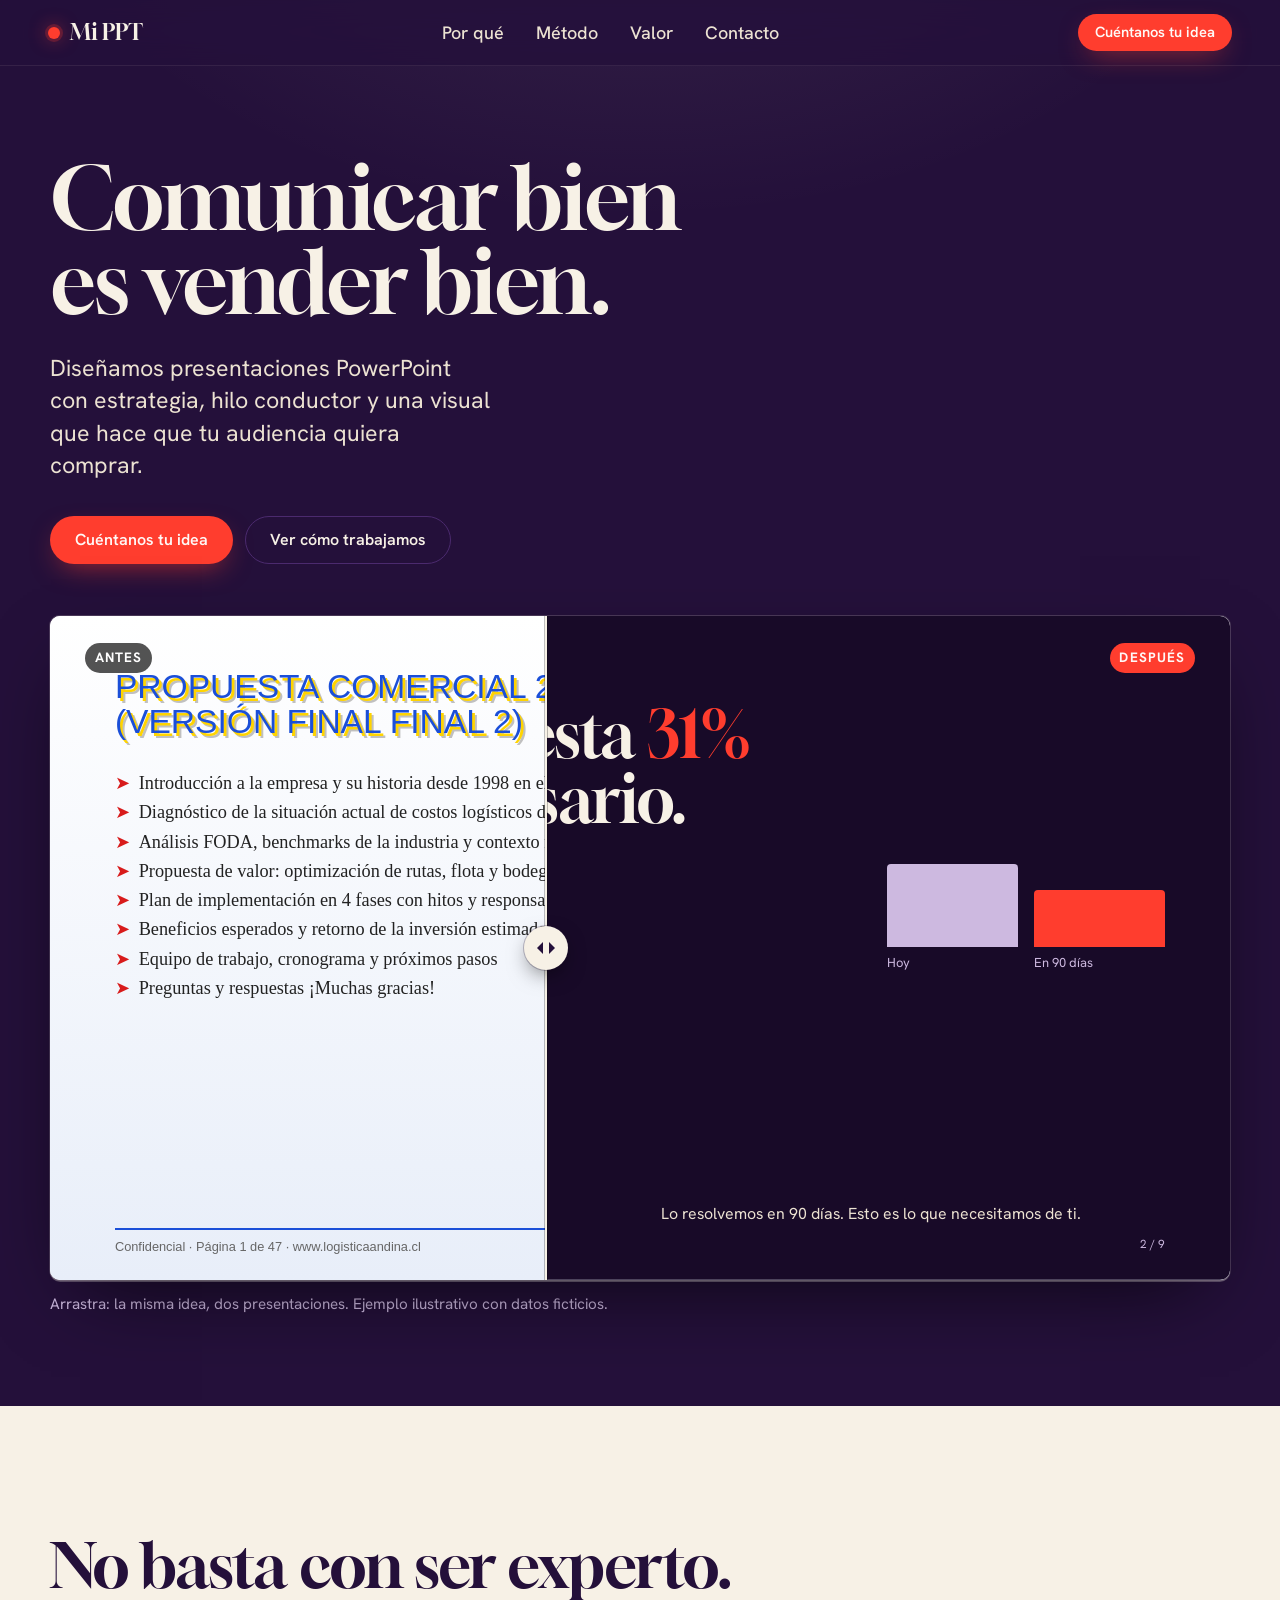
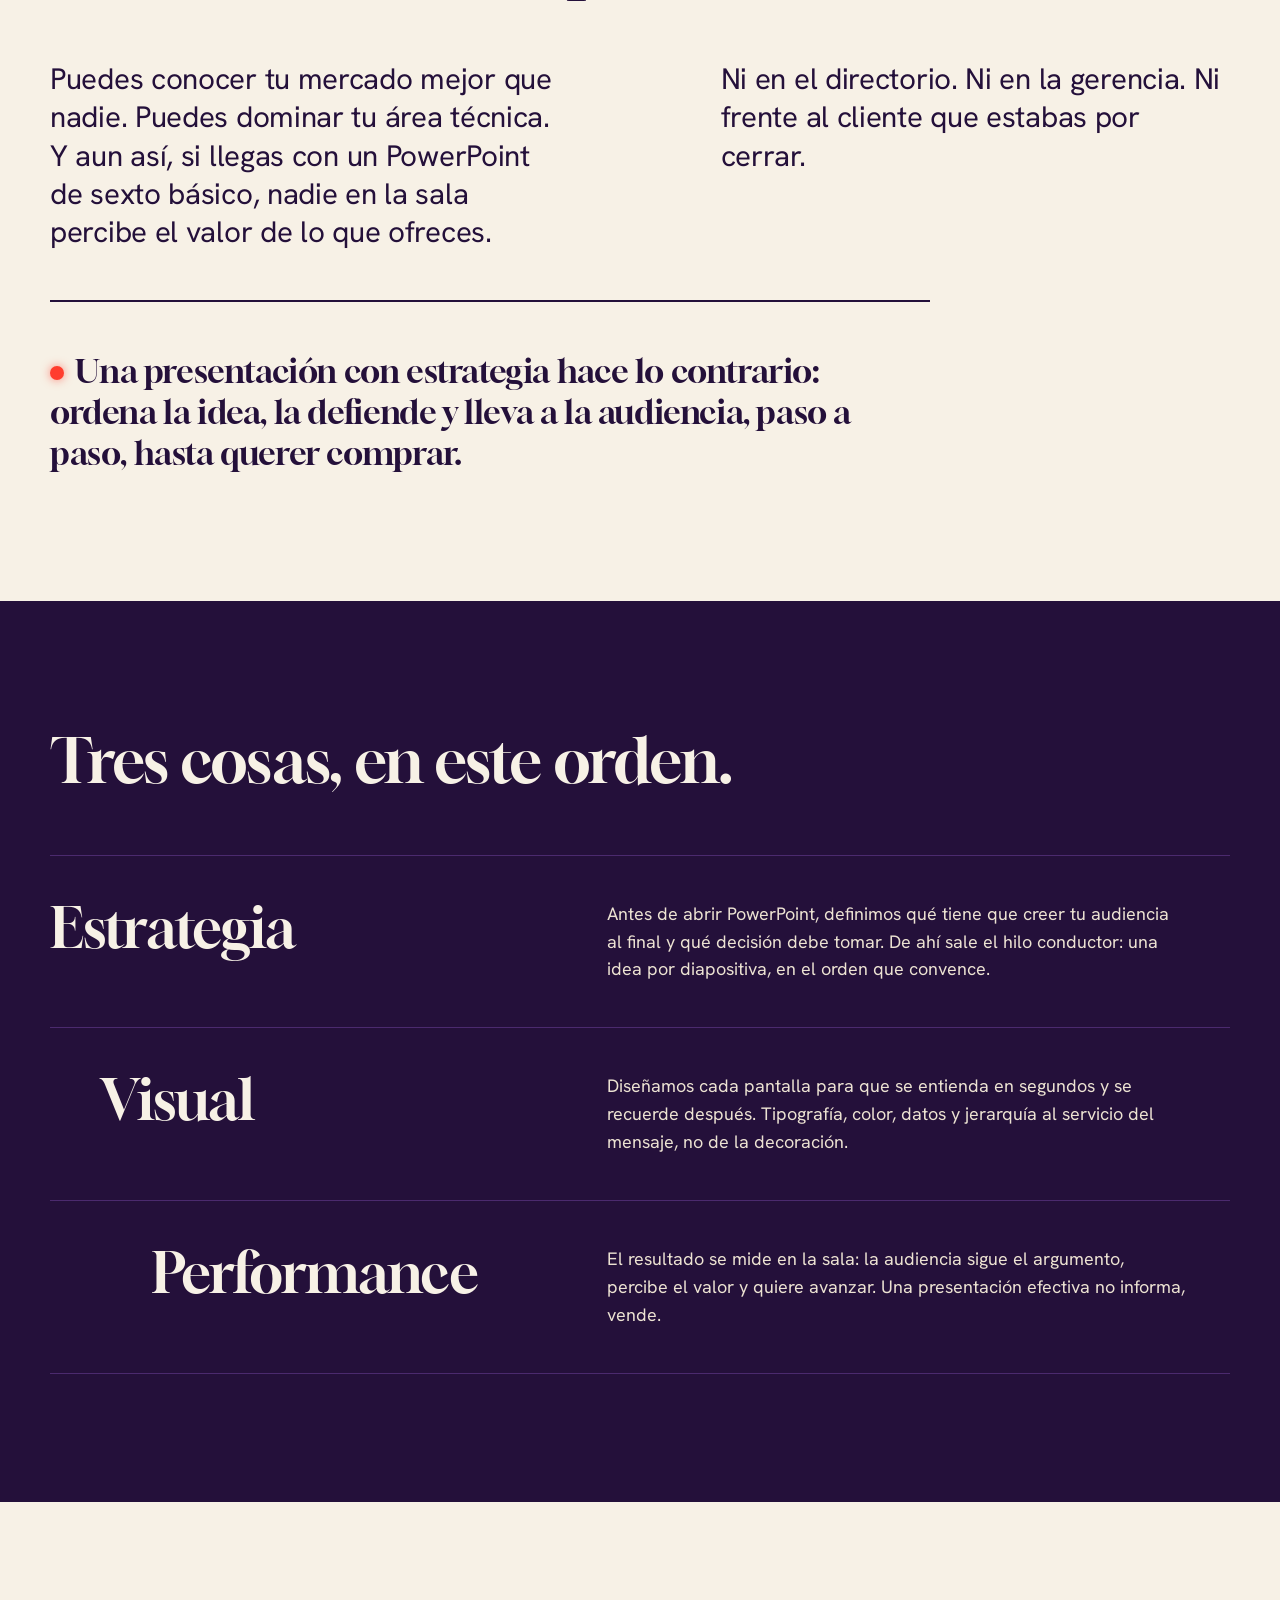
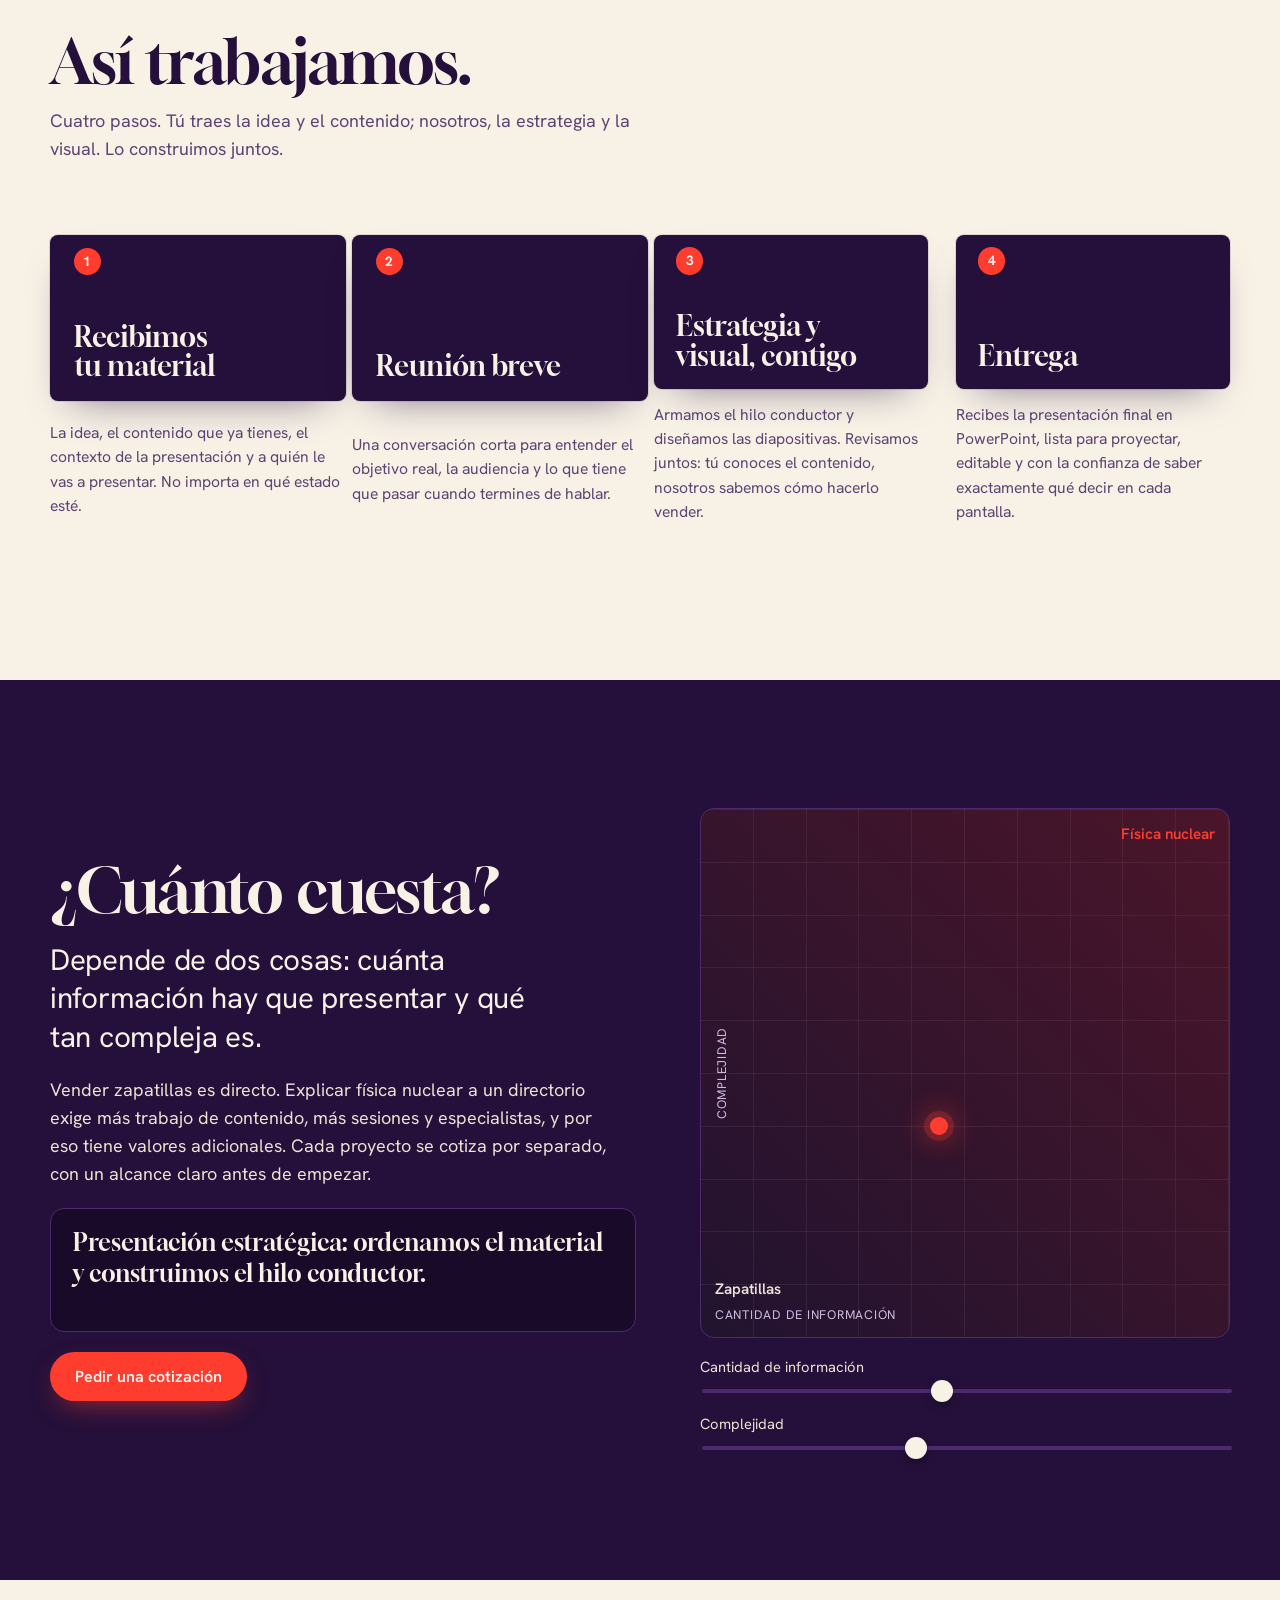
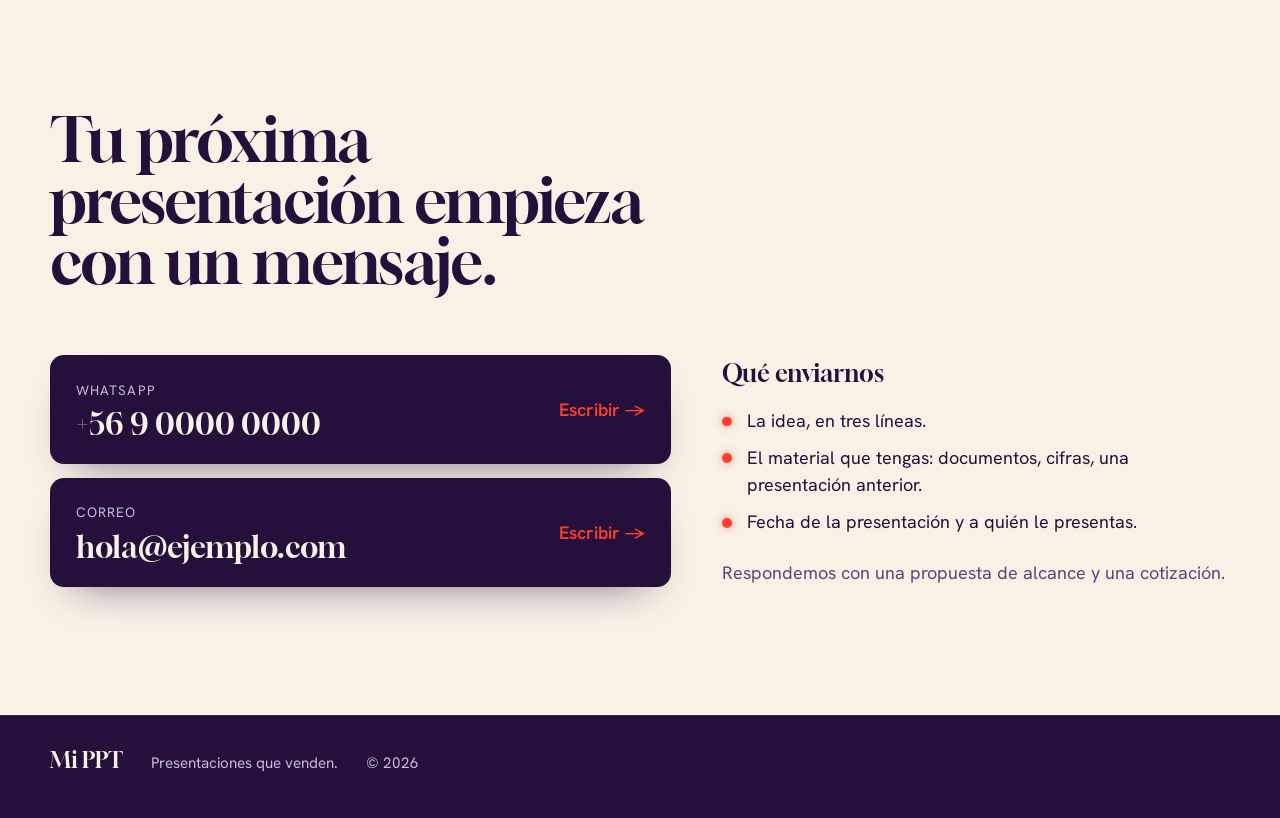
==== index.html @ d7c2668a "Sitio web de Mi PPT: landing con comparador antes/después, método, valor y contacto Co-Authored-By: " ====
<!doctype html>
<html lang="es">
<head>
  <meta charset="utf-8">
  <meta name="viewport" content="width=device-width, initial-scale=1">
  <title>Mi PPT · Comunicar bien es vender bien</title>
  <meta name="description" content="Diseñamos presentaciones PowerPoint de alta performance para empresas y ejecutivos: estrategia, hilo conductor y una visual que hace que tu audiencia quiera comprar.">
  <meta name="theme-color" content="#24103a">
  <meta property="og:title" content="Mi PPT · Comunicar bien es vender bien">
  <meta property="og:description" content="Presentaciones con estrategia y visual impactante para ejecutivos y empresas que necesitan vender una idea.">
  <meta property="og:type" content="website">
  <link rel="icon" href="data:image/svg+xml,%3Csvg xmlns='http://www.w3.org/2000/svg' viewBox='0 0 32 32'%3E%3Crect width='32' height='32' rx='6' fill='%2324103a'/%3E%3Ccircle cx='16' cy='16' r='6' fill='%23ff3d2e'/%3E%3C/svg%3E">
  <link rel="preconnect" href="https://fonts.googleapis.com">
  <link rel="preconnect" href="https://fonts.gstatic.com" crossorigin>
  <link href="https://fonts.googleapis.com/css2?family=Gloock&family=Hanken+Grotesk:ital,wght@0,300..800;1,300..800&display=swap" rel="stylesheet">
  <link rel="stylesheet" href="styles.css">
</head>
<body>

<a class="skip" href="#metodo">Saltar al contenido</a>

<header class="nav" id="top">
  <a class="brand" href="#top" aria-label="Mi PPT, inicio">
    <span class="brand-dot" aria-hidden="true"></span>
    <span class="brand-name">Mi PPT</span>
  </a>
  <nav class="nav-links" aria-label="Secciones">
    <a href="#tesis">Por qué</a>
    <a href="#metodo">Método</a>
    <a href="#valor">Valor</a>
    <a href="#contacto">Contacto</a>
  </nav>
  <a class="btn btn-small btn-laser" data-wa href="#contacto">Cuéntanos tu idea</a>
</header>

<main>

  <!-- ============ HERO: la primera pantalla es una diapositiva ============ -->
  <section class="hero" aria-labelledby="hero-title">
    <div class="hero-copy">
      <h1 id="hero-title" class="display">Comunicar bien<br>es vender bien.</h1>
      <p class="lede">Diseñamos presentaciones PowerPoint con estrategia, hilo conductor y una visual que hace que tu audiencia quiera comprar.</p>
      <div class="cta-row">
        <a class="btn btn-laser" data-wa href="#contacto">Cuéntanos tu idea</a>
        <a class="btn btn-ghost" href="#metodo">Ver cómo trabajamos</a>
      </div>
    </div>

    <figure class="screen-wrap">
      <div class="screen" id="screen" style="--split: 42%">
        <!-- ANTES: la diapositiva de siempre -->
        <div class="slide slide-before" aria-hidden="true">
          <div class="bad-title">Propuesta Comercial 2026 – Logística Andina S.A. (versión final FINAL 2)</div>
          <ul class="bad-bullets">
            <li>Introducción a la empresa y su historia desde 1998 en el rubro de transporte</li>
            <li>Diagnóstico de la situación actual de costos logísticos de la compañía</li>
            <li>Análisis FODA, benchmarks de la industria y contexto macroeconómico</li>
            <li>Propuesta de valor: optimización de rutas, flota y bodegas</li>
            <li>Plan de implementación en 4 fases con hitos y responsables</li>
            <li>Beneficios esperados y retorno de la inversión estimado</li>
            <li>Equipo de trabajo, cronograma y próximos pasos</li>
            <li>Preguntas y respuestas ¡Muchas gracias!</li>
          </ul>
          <div class="bad-pie"></div>
          <div class="bad-footer">Confidencial · Página 1 de 47 · www.logisticaandina.cl</div>
        </div>

        <!-- DESPUÉS: la misma idea, con estrategia -->
        <div class="slide slide-after" aria-hidden="true">
          <p class="good-kicker">Logística Andina</p>
          <h2 class="good-title">Tu logística cuesta <em>31%</em> más de lo necesario.</h2>
          <div class="good-chart" role="img" aria-label="Dos barras: costo actual y costo propuesto, un tercio más bajo">
            <div class="bar bar-now"><span>Hoy</span></div>
            <div class="bar bar-next"><span>En 90 días</span></div>
          </div>
          <p class="good-foot">Lo resolvemos en 90 días. Esto es lo que necesitamos de ti.</p>
          <span class="good-page">2 / 9</span>
        </div>

        <div class="split-handle" aria-hidden="true"><span></span></div>
        <span class="tag tag-before" aria-hidden="true">Antes</span>
        <span class="tag tag-after" aria-hidden="true">Después</span>
        <span class="laser" id="laser" aria-hidden="true"></span>

        <input class="split-range" id="split" type="range" min="4" max="96" value="42" step="0.5"
               aria-label="Comparar la diapositiva de antes con la de después">
      </div>
      <figcaption>Arrastra: la misma idea, dos presentaciones. <span class="muted">Ejemplo ilustrativo con datos ficticios.</span></figcaption>
    </figure>
  </section>

  <!-- ============ TESIS ============ -->
  <section class="tesis light" id="tesis" aria-labelledby="tesis-title">
    <div class="wrap">
      <h2 id="tesis-title" class="display focus">No basta con ser experto.</h2>
      <div class="tesis-grid">
        <p class="big">Puedes conocer tu mercado mejor que nadie. Puedes dominar tu área técnica. Y aun así, si llegas con un PowerPoint de sexto básico, nadie en la sala percibe el valor de lo que ofreces.</p>
        <p class="big">Ni en el directorio. Ni en la gerencia. Ni frente al cliente que estabas por cerrar.</p>
        <p class="turn">Una presentación con estrategia hace lo contrario: ordena la idea, la defiende y lleva a la audiencia, paso a paso, hasta querer comprar.</p>
      </div>
    </div>
  </section>

  <!-- ============ QUÉ HACEMOS ============ -->
  <section class="hacemos" aria-labelledby="hacemos-title">
    <div class="wrap">
      <h2 id="hacemos-title" class="display focus">Tres cosas, en este orden.</h2>
      <ol class="movimientos">
        <li>
          <h3>Estrategia</h3>
          <p>Antes de abrir PowerPoint, definimos qué tiene que creer tu audiencia al final y qué decisión debe tomar. De ahí sale el hilo conductor: una idea por diapositiva, en el orden que convence.</p>
        </li>
        <li>
          <h3>Visual</h3>
          <p>Diseñamos cada pantalla para que se entienda en segundos y se recuerde después. Tipografía, color, datos y jerarquía al servicio del mensaje, no de la decoración.</p>
        </li>
        <li>
          <h3>Performance</h3>
          <p>El resultado se mide en la sala: la audiencia sigue el argumento, percibe el valor y quiere avanzar. Una presentación efectiva no informa, vende.</p>
        </li>
      </ol>
    </div>
  </section>

  <!-- ============ MÉTODO: vista de clasificador de diapositivas ============ -->
  <section class="metodo light" id="metodo" aria-labelledby="metodo-title">
    <div class="wrap">
      <h2 id="metodo-title" class="display focus">Así trabajamos.</h2>
      <p class="sub">Cuatro pasos. Tú traes la idea y el contenido; nosotros, la estrategia y la visual. Lo construimos juntos.</p>
    </div>
    <ol class="sorter" aria-label="Pasos del método">
      <li class="mini">
        <div class="mini-slide">
          <span class="mini-num">1</span>
          <h3>Recibimos tu material</h3>
        </div>
        <p>La idea, el contenido que ya tienes, el contexto de la presentación y a quién le vas a presentar. No importa en qué estado esté.</p>
      </li>
      <li class="mini">
        <div class="mini-slide">
          <span class="mini-num">2</span>
          <h3>Reunión breve</h3>
        </div>
        <p>Una conversación corta para entender el objetivo real, la audiencia y lo que tiene que pasar cuando termines de hablar.</p>
      </li>
      <li class="mini">
        <div class="mini-slide">
          <span class="mini-num">3</span>
          <h3>Estrategia y visual, contigo</h3>
        </div>
        <p>Armamos el hilo conductor y diseñamos las diapositivas. Revisamos juntos: tú conoces el contenido, nosotros sabemos cómo hacerlo vender.</p>
      </li>
      <li class="mini">
        <div class="mini-slide">
          <span class="mini-num">4</span>
          <h3>Entrega</h3>
        </div>
        <p>Recibes la presentación final en PowerPoint, lista para proyectar, editable y con la confianza de saber exactamente qué decir en cada pantalla.</p>
      </li>
    </ol>
  </section>

  <!-- ============ VALOR ============ -->
  <section class="valor" id="valor" aria-labelledby="valor-title">
    <div class="wrap valor-grid">
      <div class="valor-copy">
        <h2 id="valor-title" class="display focus">¿Cuánto cuesta?</h2>
        <p class="big">Depende de dos cosas: cuánta información hay que presentar y qué tan compleja es.</p>
        <p>Vender zapatillas es directo. Explicar física nuclear a un directorio exige más trabajo de contenido, más sesiones y especialistas, y por eso tiene valores adicionales. Cada proyecto se cotiza por separado, con un alcance claro antes de empezar.</p>
        <p class="tier" id="tier" aria-live="polite">Presentación estratégica: ordenamos el material y construimos el hilo conductor.</p>
        <a class="btn btn-laser" data-wa href="#contacto">Pedir una cotización</a>
      </div>

      <div class="matrix" aria-label="Mueve los controles para ver cómo cambia el alcance del proyecto">
        <div class="field" id="field" style="--x: 45%; --y: 40%">
          <span class="corner corner-bl">Zapatillas</span>
          <span class="corner corner-tr">Física nuclear</span>
          <span class="axis axis-x">Cantidad de información</span>
          <span class="axis axis-y">Complejidad</span>
          <span class="dot" aria-hidden="true"></span>
        </div>
        <label class="ctrl">
          <span>Cantidad de información</span>
          <input type="range" id="qty" min="0" max="100" value="45">
        </label>
        <label class="ctrl">
          <span>Complejidad</span>
          <input type="range" id="cpx" min="0" max="100" value="40">
        </label>
      </div>
    </div>
  </section>

  <!-- ============ CONTACTO ============ -->
  <section class="contacto light" id="contacto" aria-labelledby="contacto-title">
    <div class="wrap">
      <h2 id="contacto-title" class="display focus">Tu próxima presentación empieza con un mensaje.</h2>
      <div class="contacto-grid">
        <div class="canales">
          <a class="canal" data-wa href="#contacto">
            <span class="canal-k">WhatsApp</span>
            <span class="canal-v" data-wa-label>+56 9 0000 0000</span>
            <span class="canal-go" aria-hidden="true">Escribir →</span>
          </a>
          <a class="canal" data-mail href="#contacto">
            <span class="canal-k">Correo</span>
            <span class="canal-v" data-mail-label>hola@ejemplo.com</span>
            <span class="canal-go" aria-hidden="true">Escribir →</span>
          </a>
        </div>
        <div class="que-enviar">
          <h3>Qué enviarnos</h3>
          <ul>
            <li>La idea, en tres líneas.</li>
            <li>El material que tengas: documentos, cifras, una presentación anterior.</li>
            <li>Fecha de la presentación y a quién le presentas.</li>
          </ul>
          <p class="muted">Respondemos con una propuesta de alcance y una cotización.</p>
        </div>
      </div>
    </div>
  </section>

</main>

<footer class="foot">
  <div class="wrap foot-row">
    <span class="brand-name">Mi PPT</span>
    <span>Presentaciones que venden.</span>
    <span>© <span id="year">2026</span></span>
  </div>
</footer>

<script src="script.js" defer></script>
</body>
</html>
---- styles.css ----
/* ==========================================================================
   Mi PPT · hoja de estilos
   Mundo visual: la sala oscura donde se proyecta. Terciopelo de auditorio,
   luz de proyector (marfil) y un solo acento: el punto rojo del puntero láser.
   ========================================================================== */

:root {
  --velvet: #24103a;
  --velvet-deep: #180a28;
  --velvet-soft: #3a1c57;
  --velvet-line: #4b2a6e;
  --ivory: #f7f1e6;
  --ivory-2: #ece2d2;
  --ivory-tint: #cdb9e0;   /* secundario sobre terciopelo, teñido del tono, no gris */
  --plum-tint: #5d4473;    /* secundario sobre marfil */
  --laser: #ff3d2e;
  --laser-deep: #c92414;

  --font-display: "Gloock", "Iowan Old Style", "Palatino Linotype", Georgia, serif;
  --font-body: "Hanken Grotesk", "Helvetica Neue", Arial, sans-serif;

  --ease-out: cubic-bezier(0.16, 1, 0.3, 1);
  --radius: 14px;
  --wrap: 1180px;
  --gutter: clamp(16px, 4vw, 48px);

  color-scheme: dark;
}

/* ---------- base ---------- */
*, *::before, *::after { box-sizing: border-box; }
html { scroll-behavior: smooth; -webkit-text-size-adjust: 100%; }
@media (prefers-reduced-motion: reduce) { html { scroll-behavior: auto; } }

body {
  margin: 0;
  background: var(--velvet);
  color: var(--ivory);
  font-family: var(--font-body);
  font-size: clamp(1rem, 0.95rem + 0.3vw, 1.125rem);
  line-height: 1.55;
  font-weight: 400;
  -webkit-font-smoothing: antialiased;
  overflow-x: hidden;
}

::selection { background: var(--laser); color: var(--ivory); }
.light ::selection { background: var(--velvet); color: var(--ivory); }
:focus-visible { outline: 3px solid var(--laser); outline-offset: 3px; border-radius: 4px; }
html { scrollbar-color: var(--velvet-line) var(--velvet-deep); }
::-webkit-scrollbar { width: 12px; }
::-webkit-scrollbar-track { background: var(--velvet-deep); }
::-webkit-scrollbar-thumb { background: var(--velvet-line); border-radius: 6px; border: 3px solid var(--velvet-deep); }

a { color: inherit; text-decoration-color: color-mix(in srgb, currentColor 50%, transparent); text-underline-offset: 0.18em; }
p { margin: 0; }
h1, h2, h3 { margin: 0; font-weight: 400; text-wrap: balance; }
ul, ol { margin: 0; padding: 0; list-style: none; }
img, svg { display: block; max-width: 100%; }

.wrap { width: min(var(--wrap), 100% - 2 * var(--gutter)); margin-inline: auto; }
.muted { color: var(--ivory-tint); }
.light .muted { color: var(--plum-tint); }

.skip {
  position: absolute; left: 12px; top: -60px; z-index: 100;
  background: var(--ivory); color: var(--velvet); padding: 10px 14px; border-radius: 8px; font-weight: 600;
}
.skip:focus { top: 12px; }

/* ---------- tipografía ---------- */
.display {
  font-family: var(--font-display);
  line-height: 0.98;
  letter-spacing: -0.015em;
}
h1.display { font-size: clamp(2.6rem, 2rem + 4.2vw, 5.6rem); }
h2.display { font-size: clamp(2.1rem, 1.5rem + 3vw, 4.2rem); }
.lede { font-size: clamp(1.1rem, 1rem + 0.6vw, 1.45rem); line-height: 1.4; max-width: 34ch; color: var(--ivory-2); }
.big { font-size: clamp(1.25rem, 1.05rem + 1vw, 1.9rem); line-height: 1.3; letter-spacing: -0.01em; max-width: 30ch; }
.sub { max-width: 60ch; margin-top: 1rem; }
.light .sub { color: var(--plum-tint); }

/* ---------- botones ---------- */
.btn {
  display: inline-flex; align-items: center; justify-content: center; gap: 0.5em;
  padding: 0.95em 1.5em; border-radius: 999px;
  font-weight: 600; font-size: 1rem; line-height: 1; text-decoration: none;
  border: 1.5px solid transparent; cursor: pointer; white-space: nowrap;
  transition: transform 0.35s var(--ease-out), background-color 0.25s, color 0.25s, box-shadow 0.35s var(--ease-out);
}
.btn:hover { transform: translateY(-2px); }
.btn:active { transform: translateY(0); }
.btn-laser {
  background: var(--laser); color: #fff8f6;
  box-shadow: 0 10px 28px -10px rgba(255, 61, 46, 0.65);
}
.btn-laser:hover { background: #ff5546; box-shadow: 0 16px 34px -12px rgba(255, 61, 46, 0.75); }
.btn-ghost { border-color: var(--velvet-line); color: var(--ivory); background: transparent; }
.btn-ghost:hover { background: rgba(247, 241, 230, 0.07); border-color: var(--ivory-tint); }
.btn-small { padding: 0.7em 1.1em; font-size: 0.92rem; }

/* ---------- nav ---------- */
.nav {
  position: sticky; top: 0; z-index: 50;
  display: flex; align-items: center; justify-content: space-between; gap: 1rem;
  padding: 14px var(--gutter);
  background: color-mix(in srgb, var(--velvet) 82%, transparent);
  backdrop-filter: blur(14px) saturate(1.2);
  -webkit-backdrop-filter: blur(14px) saturate(1.2);
  border-bottom: 1px solid rgba(247, 241, 230, 0.08);
}
.brand { display: inline-flex; align-items: center; gap: 10px; text-decoration: none; }
.brand-dot {
  width: 12px; height: 12px; border-radius: 50%; background: var(--laser);
  box-shadow: 0 0 0 3px rgba(255, 61, 46, 0.22), 0 0 18px rgba(255, 61, 46, 0.65);
}
.brand-name { font-family: var(--font-display); font-size: 1.35rem; letter-spacing: -0.01em; }
.nav-links { display: flex; gap: clamp(14px, 2.5vw, 34px); }
.nav-links a { text-decoration: none; font-weight: 500; color: var(--ivory-2); position: relative; padding: 4px 0; }
.nav-links a::after {
  content: ""; position: absolute; left: 0; right: 100%; bottom: 0; height: 2px; background: var(--laser);
  transition: right 0.35s var(--ease-out);
}
.nav-links a:hover::after { right: 0; }
@media (max-width: 760px) { .nav-links { display: none; } }

/* ---------- hero ---------- */
.hero {
  position: relative;
  padding: clamp(40px, 7vw, 96px) var(--gutter) clamp(56px, 7vw, 110px);
  display: grid; gap: clamp(28px, 4vw, 56px);
  max-width: calc(var(--wrap) + 2 * var(--gutter)); margin-inline: auto;
}
.hero::before {
  /* haz de proyector: una luz tenue que baja sobre la pantalla */
  content: ""; position: absolute; inset: -20% -10% auto -10%; height: 90%; pointer-events: none; z-index: -1;
  background: radial-gradient(60% 50% at 50% 0%, rgba(247, 241, 230, 0.10), transparent 70%);
}
.hero-copy { display: grid; gap: clamp(18px, 2.5vw, 28px); max-width: 56rem; }
.cta-row { display: flex; flex-wrap: wrap; gap: 12px; margin-top: 6px; }

.screen-wrap { margin: 0; display: grid; gap: 14px; }
.screen-wrap figcaption { color: var(--ivory-tint); font-size: 0.95rem; }

.screen {
  --split: 50%;
  position: relative; aspect-ratio: 16 / 9; width: 100%;
  border-radius: 10px; overflow: hidden; isolation: isolate;
  background: #fff;
  box-shadow:
    0 2px 0 rgba(247, 241, 230, 0.25),
    0 30px 80px -30px rgba(0, 0, 0, 0.75),
    0 0 0 1px rgba(247, 241, 230, 0.18);
  touch-action: pan-y;
}
.slide { position: absolute; inset: 0; padding: 4.5% 5.5%; }

/* --- la diapositiva de siempre (deliberadamente mala) --- */
.slide-before {
  background:
    linear-gradient(180deg, #ffffff 0%, #e8eef9 100%);
  color: #1a1a1a;
  font-family: "Comic Sans MS", "Chalkboard SE", "Comic Neue", cursive;
}
.bad-title {
  font-family: Impact, "Arial Black", "Haettenschweiler", sans-serif;
  font-size: clamp(0.8rem, 2.6cqi + 0.2rem, 2.1rem);
  color: #1b4fd8; text-transform: uppercase; line-height: 1.05;
  text-shadow: 0.08em 0.08em 0 #ffd400, 0.14em 0.14em 0 #c0c0c0;
  margin-bottom: 3%;
}
.bad-bullets { width: 62%; font-size: clamp(0.42rem, 1.55cqi, 1.15rem); line-height: 1.35; color: #222; }
.bad-bullets li { position: relative; padding-left: 1.3em; margin-bottom: 0.25em; }
.bad-bullets li::before { content: "➤"; position: absolute; left: 0; color: #d81b1b; }
.bad-pie {
  position: absolute; right: 6%; top: 32%; width: 30%; aspect-ratio: 1;
  border-radius: 50%; transform: scaleY(0.62) rotate(-12deg);
  background: conic-gradient(#ff2d2d 0 32%, #ffe400 32% 55%, #2d7bff 55% 78%, #39d353 78% 100%);
  box-shadow: 0 18px 0 #6b6b6b, 0 22px 18px rgba(0, 0, 0, 0.35);
}
.bad-footer {
  position: absolute; left: 5.5%; right: 5.5%; bottom: 3.5%;
  font-size: clamp(0.35rem, 1.1cqi, 0.8rem); color: #666; font-family: Arial, sans-serif;
  border-top: 2px solid #1b4fd8; padding-top: 0.5em;
}

/* --- la misma idea, con estrategia --- */
.slide-after {
  background: var(--velvet-deep);
  color: var(--ivory);
  clip-path: inset(0 0 0 var(--split));
  display: grid; grid-template-rows: auto auto 1fr auto; gap: 2%;
}
.good-kicker { font-size: clamp(0.4rem, 1.2cqi, 0.9rem); color: var(--ivory-tint); letter-spacing: 0.02em; }
.good-title {
  font-family: var(--font-display); font-weight: 400;
  font-size: clamp(1rem, 5.4cqi, 4.3rem); line-height: 1.02; letter-spacing: -0.015em;
  max-width: 100%; align-self: start;
}
.good-title em { font-style: normal; color: var(--laser); }
.good-chart { display: flex; align-items: flex-end; justify-content: flex-end; gap: 3%; height: 100%; max-height: 34%; width: 52%; justify-self: end; padding-top: 2%; }
.bar { position: relative; width: 24%; border-radius: 4px 4px 0 0; }
.bar span {
  position: absolute; top: calc(100% + 6px); left: 0; white-space: nowrap;
  font-size: clamp(0.38rem, 1.1cqi, 0.85rem); color: var(--ivory-tint);
}
.bar-now { height: 100%; background: var(--ivory-tint); }
.bar-next { height: 69%; background: var(--laser); }
.good-foot { font-size: clamp(0.45rem, 1.35cqi, 1rem); color: var(--ivory-2); margin-top: auto; padding-top: 4%; text-align: right; padding-right: 8%; }
.good-page { position: absolute; right: 5.5%; bottom: 4%; font-size: clamp(0.38rem, 1cqi, 0.8rem); color: var(--ivory-tint); }

/* --- divisor, etiquetas, láser, control --- */
.split-handle {
  position: absolute; top: 0; bottom: 0; left: var(--split); width: 2px; margin-left: -1px;
  background: var(--ivory); z-index: 3; pointer-events: none;
  box-shadow: 0 0 0 1px rgba(0, 0, 0, 0.25);
}
.split-handle span {
  position: absolute; top: 50%; left: 50%; width: 44px; height: 44px; transform: translate(-50%, -50%);
  border-radius: 50%; background: var(--ivory);
  box-shadow: 0 8px 22px -6px rgba(0, 0, 0, 0.6), 0 0 0 1px rgba(36, 16, 58, 0.25);
}
.split-handle span::before, .split-handle span::after {
  content: ""; position: absolute; top: 50%; width: 0; height: 0; border: 6px solid transparent; transform: translateY(-50%);
}
.split-handle span::before { left: 7px; border-right-color: var(--velvet); }
.split-handle span::after { right: 7px; border-left-color: var(--velvet); }

.tag {
  position: absolute; top: 4%; z-index: 3; pointer-events: none;
  font-size: clamp(0.6rem, 1.1cqi + 0.3rem, 0.85rem); font-weight: 700; letter-spacing: 0.08em; text-transform: uppercase;
  padding: 0.35em 0.7em; border-radius: 999px;
}
.tag-before { left: 3%; background: rgba(26, 26, 26, 0.75); color: #fff; }
.tag-after { right: 3%; background: var(--laser); color: #fff8f6; }

.laser {
  position: absolute; z-index: 4; width: 10px; height: 10px; margin: -5px 0 0 -5px; border-radius: 50%;
  background: var(--laser); pointer-events: none; opacity: 0;
  box-shadow: 0 0 6px 2px rgba(255, 61, 46, 0.8), 0 0 24px 6px rgba(255, 61, 46, 0.35);
  transition: opacity 0.25s;
}
.screen:hover .laser { opacity: 1; }
@media (hover: none), (pointer: coarse) { .laser { display: none; } }

.split-range {
  position: absolute; inset: 0; width: 100%; height: 100%; margin: 0; z-index: 5;
  opacity: 0; cursor: ew-resize; -webkit-appearance: none; appearance: none; background: transparent;
}
.split-range:focus-visible { opacity: 1; outline: none; }
.split-range:focus-visible::-webkit-slider-thumb { -webkit-appearance: none; width: 0; height: 0; }
.screen:has(.split-range:focus-visible) { outline: 3px solid var(--laser); outline-offset: 4px; }

/* ---------- secciones comunes ---------- */
section { padding: clamp(72px, 10vw, 150px) 0; }
.light { background: var(--ivory); color: var(--velvet); color-scheme: light; }
.light .big { color: var(--velvet); }

/* enfoque de proyector: los títulos entran desenfocados y se afinan */
.focus { opacity: 1; }
@media (prefers-reduced-motion: no-preference) {
  .focus { opacity: 0; filter: blur(14px); transform: translateY(10px); }
  .focus.in { opacity: 1; filter: blur(0); transform: none; transition: opacity 0.9s var(--ease-out), filter 1.1s var(--ease-out), transform 0.9s var(--ease-out); }
}

/* ---------- tesis ---------- */
.tesis-grid { display: grid; gap: clamp(28px, 4vw, 48px); margin-top: clamp(36px, 5vw, 64px); grid-template-columns: 1fr; }
.tesis .big { max-width: 30ch; }
.tesis .turn {
  font-size: clamp(1.3rem, 1.1rem + 1.2vw, 2.2rem); line-height: 1.25; letter-spacing: -0.012em;
  font-family: var(--font-display); max-width: 30ch;
  padding-top: clamp(28px, 4vw, 48px); border-top: 2px solid var(--velvet);
}
.tesis .turn::before {
  content: ""; display: inline-block; width: 0.42em; height: 0.42em; border-radius: 50%; margin-right: 0.35em; vertical-align: 0.08em;
  background: var(--laser); box-shadow: 0 0 10px rgba(255, 61, 46, 0.6);
}
@media (min-width: 900px) {
  .tesis-grid { grid-template-columns: 1.1fr 0.9fr; }
  .tesis .turn { grid-column: 1 / -1; max-width: 40ch; }
}

/* ---------- qué hacemos ---------- */
.movimientos { margin-top: clamp(36px, 5vw, 64px); display: grid; gap: 0; border-top: 1px solid var(--velvet-line); }
.movimientos li {
  display: grid; gap: 10px 48px; padding: clamp(26px, 3.5vw, 44px) 0; border-bottom: 1px solid var(--velvet-line);
  grid-template-columns: 1fr;
}
.movimientos h3 { font-family: var(--font-display); font-size: clamp(1.9rem, 1.4rem + 2.6vw, 3.6rem); line-height: 1; letter-spacing: -0.015em; }
.movimientos p { max-width: 58ch; color: var(--ivory-2); }
@media (min-width: 820px) {
  .movimientos li { grid-template-columns: minmax(0, 0.9fr) minmax(0, 1.1fr); align-items: start; }
  .movimientos li:nth-child(2) h3 { padding-left: 10%; }
  .movimientos li:nth-child(3) h3 { padding-left: 20%; }
}

/* ---------- método: clasificador de diapositivas ---------- */
.sorter {
  margin-top: clamp(36px, 5vw, 64px);
  display: grid; grid-auto-flow: column; grid-auto-columns: min(78vw, 340px);
  gap: clamp(16px, 2.5vw, 28px);
  overflow-x: auto; scroll-snap-type: x mandatory; scroll-padding-inline: var(--gutter);
  padding: 8px var(--gutter) 28px;
  scrollbar-color: var(--velvet) transparent;
}
.sorter::-webkit-scrollbar { height: 8px; }
.sorter::-webkit-scrollbar-track { background: transparent; }
.sorter::-webkit-scrollbar-thumb { background: var(--velvet); border: 0; border-radius: 4px; }
.mini { scroll-snap-align: start; display: grid; gap: 14px; }
.mini-slide {
  aspect-ratio: 16 / 9; border-radius: 8px; padding: 7% 8%;
  background: var(--velvet); color: var(--ivory);
  display: grid; align-content: end; gap: 8px; position: relative;
  box-shadow: 0 18px 40px -22px rgba(36, 16, 58, 0.6), 0 0 0 1px rgba(36, 16, 58, 0.12);
  transition: transform 0.5s var(--ease-out), box-shadow 0.5s var(--ease-out);
}
.mini:hover .mini-slide { transform: translateY(-6px); box-shadow: 0 28px 50px -24px rgba(36, 16, 58, 0.7), 0 0 0 1px rgba(36, 16, 58, 0.12); }
.mini-num {
  position: absolute; top: 8%; left: 8%; width: 2em; height: 2em; border-radius: 50%; display: grid; place-items: center;
  font-weight: 700; font-size: 0.85rem; background: var(--laser); color: #fff8f6;
}
.mini-slide h3 { font-family: var(--font-display); font-size: clamp(1.3rem, 1.1rem + 1vw, 1.75rem); line-height: 1.05; }
.mini p { color: var(--plum-tint); font-size: 0.98rem; }
@media (min-width: 1100px) {
  .sorter { grid-auto-flow: row; grid-template-columns: repeat(4, 1fr); overflow: visible; width: min(var(--wrap), 100% - 2 * var(--gutter)); margin-inline: auto; padding-inline: 0; }
}

/* ---------- valor ---------- */
.valor-grid { display: grid; gap: clamp(32px, 5vw, 72px); align-items: center; grid-template-columns: 1fr; }
.valor-copy { display: grid; gap: 20px; }
.valor-copy p:not(.big):not(.tier) { max-width: 56ch; color: var(--ivory-2); }
.tier {
  font-family: var(--font-display); font-size: clamp(1.15rem, 1rem + 0.7vw, 1.5rem); line-height: 1.3;
  padding: 18px 22px; border-radius: var(--radius); background: var(--velvet-deep);
  border: 1px solid var(--velvet-line); max-width: 44ch; min-height: 5.2em;
}
.valor-copy .btn { justify-self: start; }
@media (min-width: 900px) { .valor-grid { grid-template-columns: 1.05fr 0.95fr; } }

.matrix { display: grid; gap: 18px; }
.field {
  --x: 50%; --y: 50%;
  position: relative; aspect-ratio: 1; border-radius: var(--radius);
  background:
    linear-gradient(to top right, rgba(247, 241, 230, 0.04), rgba(255, 61, 46, 0.22)),
    var(--velvet-deep);
  border: 1px solid var(--velvet-line);
  background-image:
    linear-gradient(to top right, rgba(247, 241, 230, 0.04), rgba(255, 61, 46, 0.22)),
    repeating-linear-gradient(0deg, transparent 0 calc(10% - 1px), rgba(247, 241, 230, 0.07) calc(10% - 1px) 10%),
    repeating-linear-gradient(90deg, transparent 0 calc(10% - 1px), rgba(247, 241, 230, 0.07) calc(10% - 1px) 10%);
}
.corner { position: absolute; font-weight: 600; font-size: 0.95rem; color: var(--ivory-2); }
.corner-bl { left: 14px; bottom: 36px; }
.corner-tr { right: 14px; top: 14px; color: var(--laser); }
.axis { position: absolute; font-size: 0.78rem; letter-spacing: 0.06em; text-transform: uppercase; color: var(--ivory-tint); }
.axis-x { left: 14px; bottom: 12px; }
.axis-y { left: 12px; top: 50%; transform: rotate(-90deg) translate(-50%, 0); transform-origin: left top; white-space: nowrap; }
.dot {
  position: absolute; left: var(--x); bottom: var(--y); width: 18px; height: 18px; margin: 0 0 -9px -9px; border-radius: 50%;
  background: var(--laser);
  box-shadow: 0 0 0 6px rgba(255, 61, 46, 0.22), 0 0 28px 6px rgba(255, 61, 46, 0.45);
  transition: left 0.45s var(--ease-out), bottom 0.45s var(--ease-out);
}
.ctrl { display: grid; gap: 8px; font-size: 0.92rem; color: var(--ivory-2); }
.ctrl input[type="range"] {
  -webkit-appearance: none; appearance: none; width: 100%; height: 4px; border-radius: 2px;
  background: var(--velvet-line); outline: none; cursor: pointer;
}
.ctrl input[type="range"]::-webkit-slider-thumb {
  -webkit-appearance: none; appearance: none; width: 22px; height: 22px; border-radius: 50%;
  background: var(--ivory); border: 0; box-shadow: 0 4px 12px -4px rgba(0, 0, 0, 0.6); cursor: grab;
}
.ctrl input[type="range"]::-moz-range-thumb {
  width: 22px; height: 22px; border-radius: 50%; background: var(--ivory); border: 0; cursor: grab;
}
.ctrl input[type="range"]:focus-visible::-webkit-slider-thumb { box-shadow: 0 0 0 4px var(--laser); }
.ctrl input[type="range"]:focus-visible { outline: none; }

/* ---------- contacto ---------- */
.contacto h2 { max-width: 16ch; }
.contacto-grid { display: grid; gap: clamp(28px, 4vw, 56px); margin-top: clamp(36px, 5vw, 64px); grid-template-columns: 1fr; }
.canales { display: grid; gap: 14px; }
.canal {
  display: grid; grid-template-columns: 1fr auto; grid-template-areas: "k go" "v go"; align-items: center; gap: 2px 18px;
  padding: 22px 26px; border-radius: var(--radius); text-decoration: none;
  background: var(--velvet); color: var(--ivory);
  box-shadow: 0 20px 44px -26px rgba(36, 16, 58, 0.7);
  transition: transform 0.4s var(--ease-out), box-shadow 0.4s var(--ease-out);
}
.canal:hover { transform: translateY(-3px); box-shadow: 0 28px 54px -26px rgba(36, 16, 58, 0.8); }
.canal-k { grid-area: k; font-size: 0.85rem; letter-spacing: 0.08em; text-transform: uppercase; color: var(--ivory-tint); }
.canal-v { grid-area: v; font-family: var(--font-display); font-size: clamp(1.3rem, 1.1rem + 1vw, 1.9rem); line-height: 1.1; overflow-wrap: anywhere; }
.canal-go { grid-area: go; color: var(--laser); font-weight: 600; white-space: nowrap; }
.que-enviar { display: grid; gap: 14px; align-content: start; }
.que-enviar h3 { font-family: var(--font-display); font-size: 1.5rem; }
.que-enviar li { position: relative; padding-left: 1.4em; margin-bottom: 0.5em; }
.que-enviar li::before {
  content: ""; position: absolute; left: 0; top: 0.55em; width: 0.55em; height: 0.55em; border-radius: 50%;
  background: var(--laser); box-shadow: 0 0 8px rgba(255, 61, 46, 0.5);
}
@media (min-width: 900px) { .contacto-grid { grid-template-columns: 1.1fr 0.9fr; } }

/* ---------- footer ---------- */
.foot { padding: 28px 0 40px; border-top: 1px solid rgba(247, 241, 230, 0.1); color: var(--ivory-tint); font-size: 0.95rem; }
.foot-row { display: flex; flex-wrap: wrap; gap: 10px 28px; align-items: baseline; }
.foot .brand-name { color: var(--ivory); }

/* ---------- container queries para las diapositivas ---------- */
.screen, .mini-slide { container-type: inline-size; }
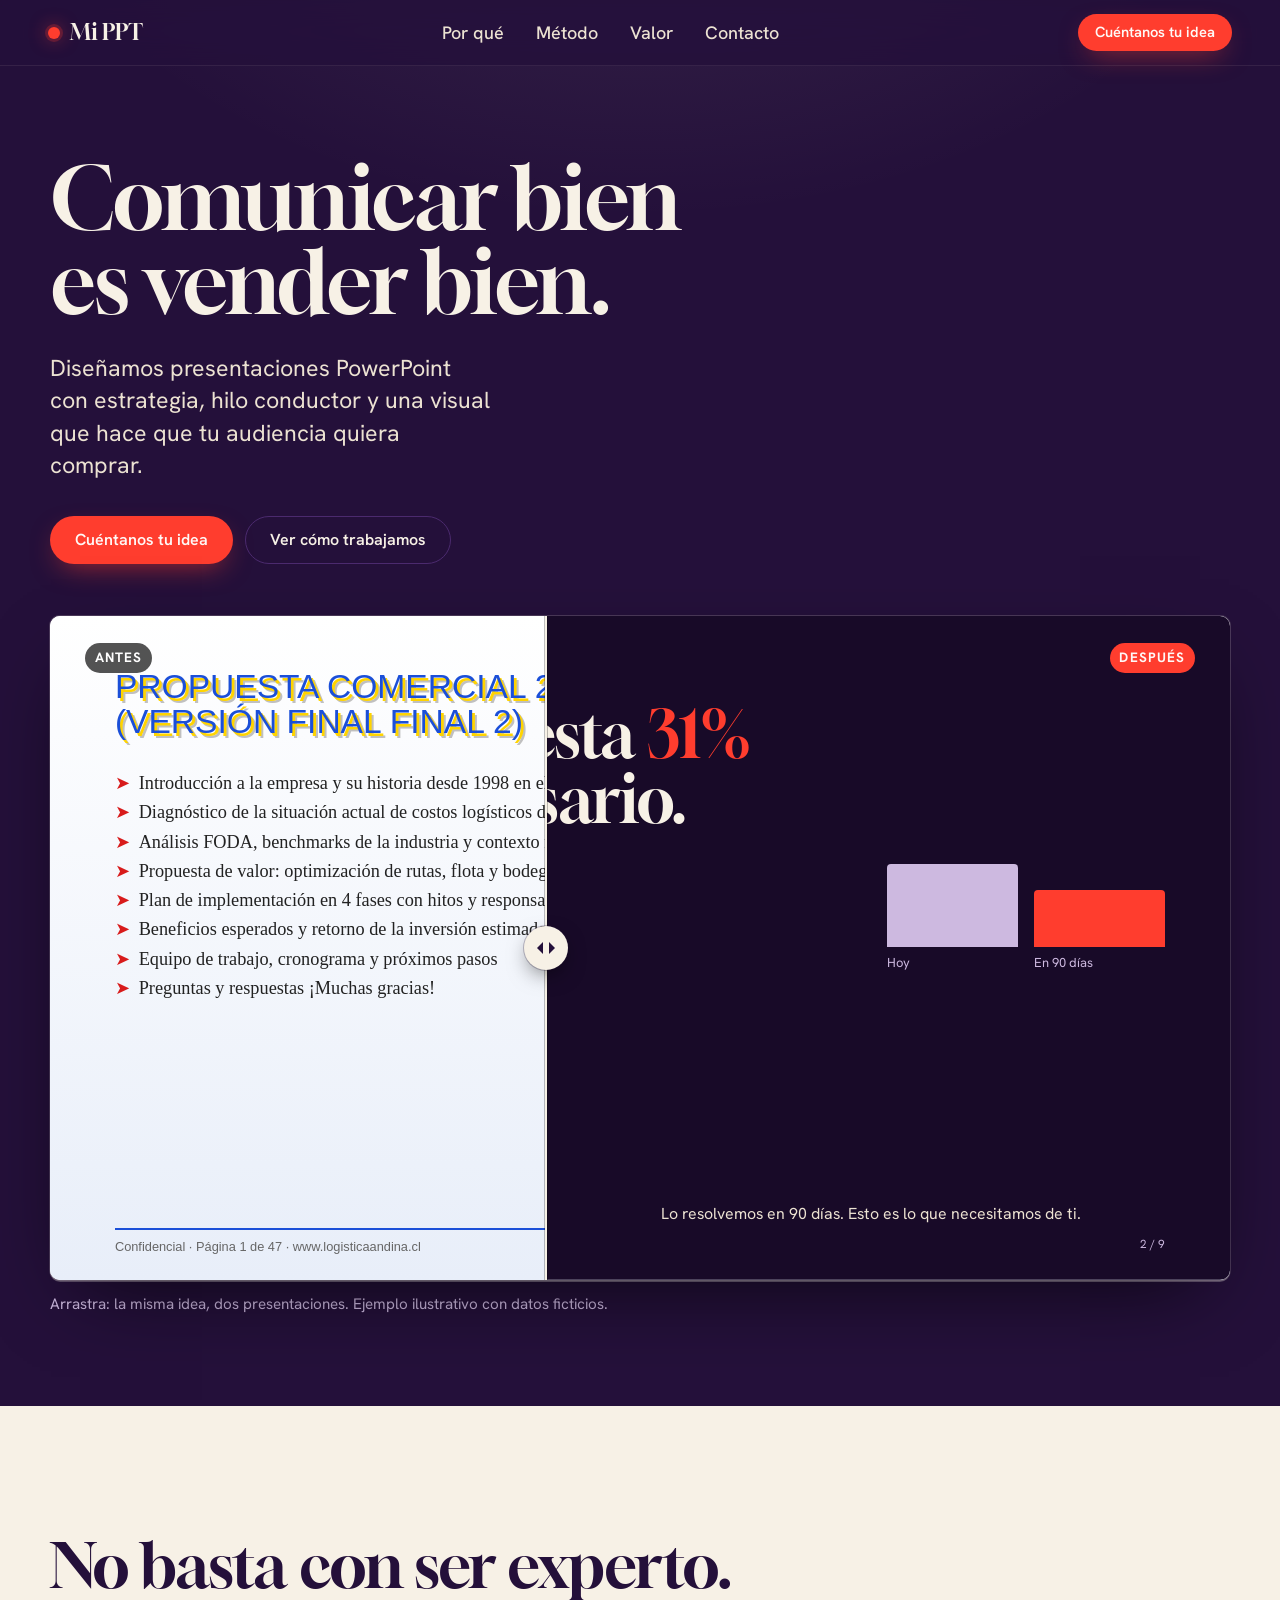
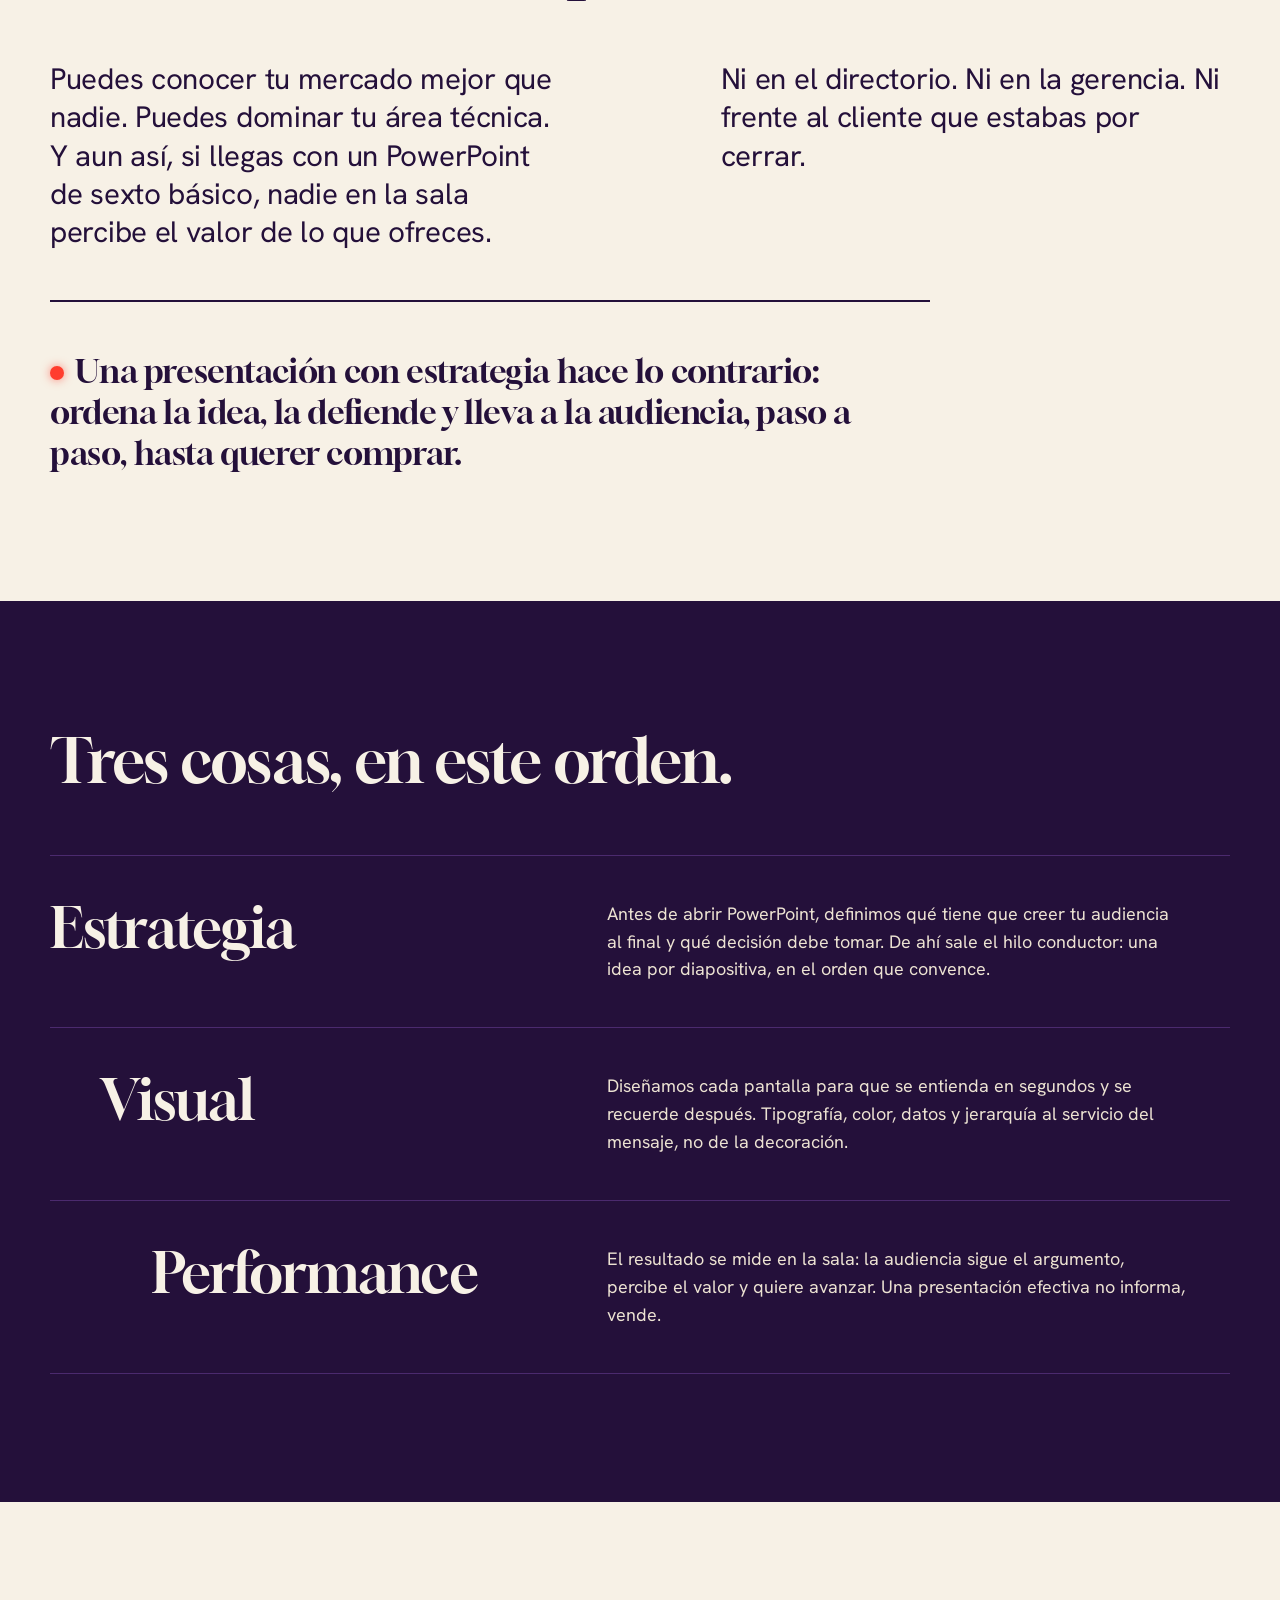
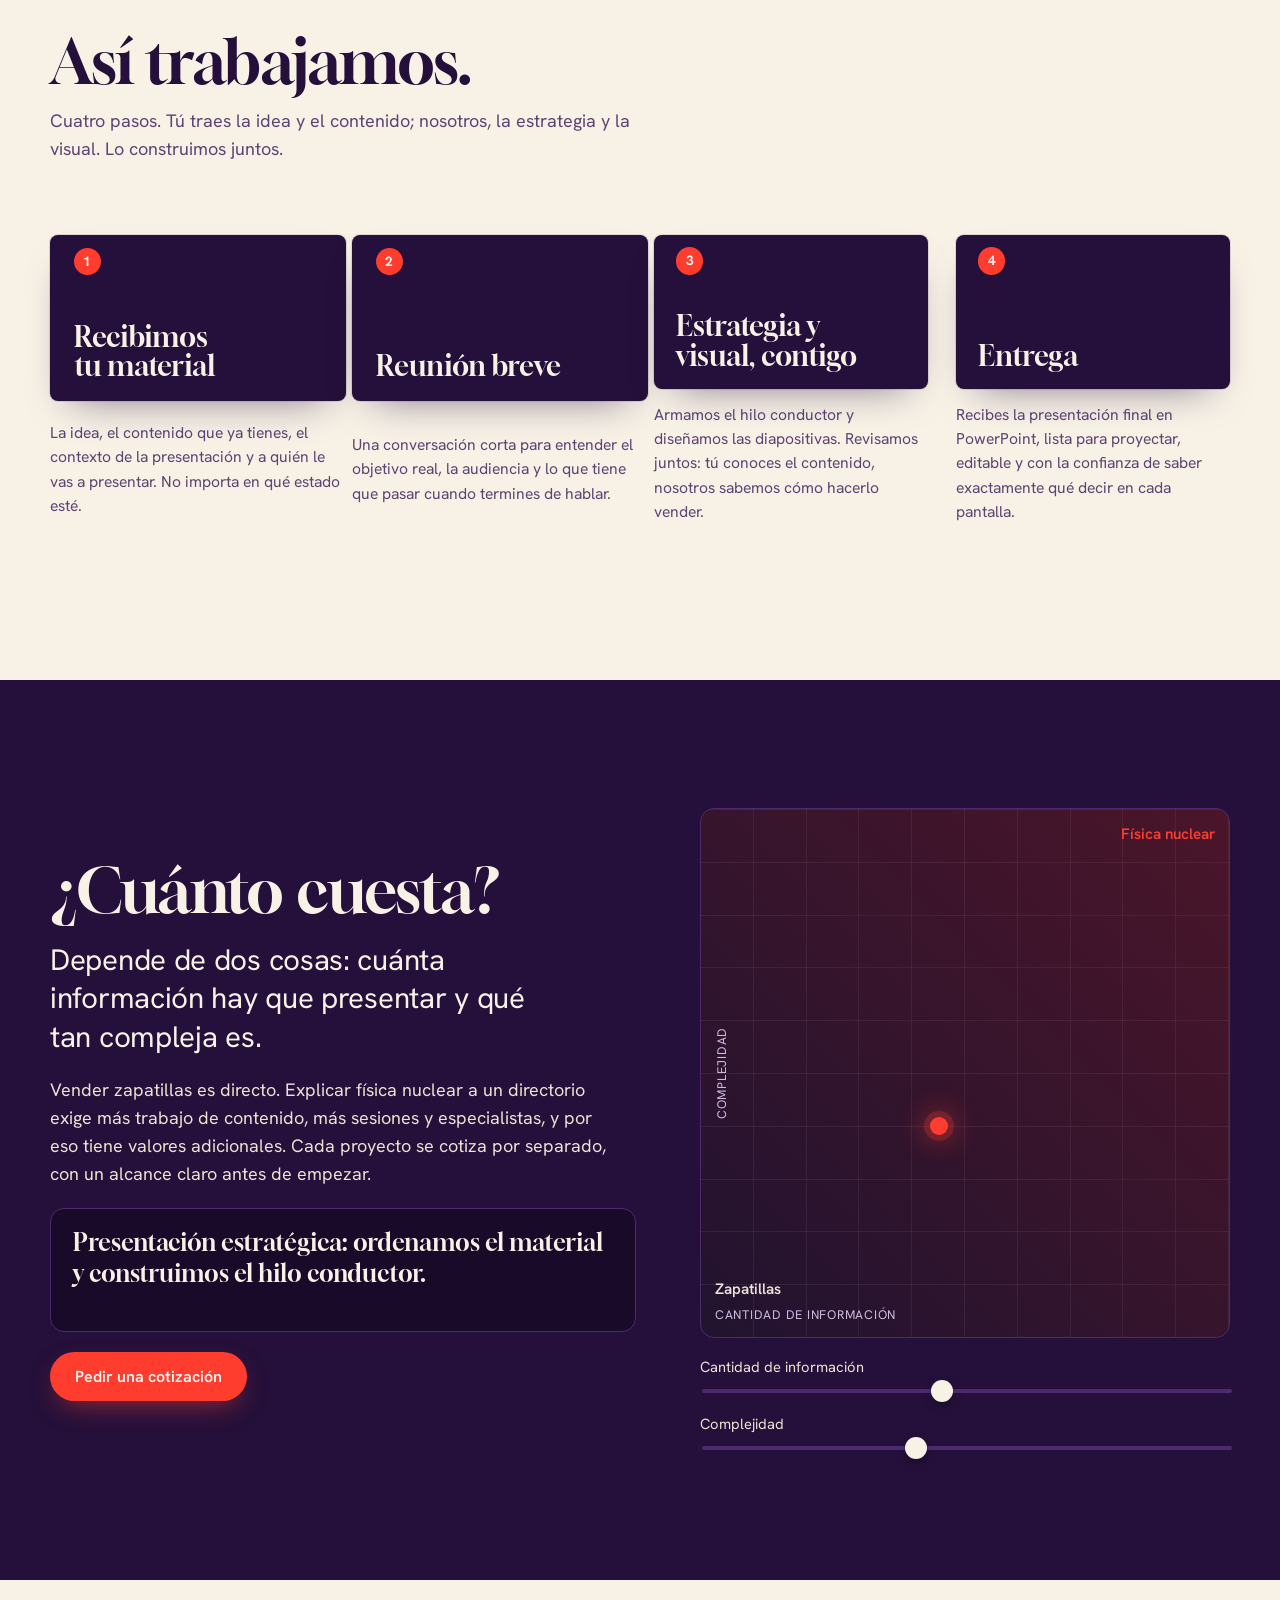
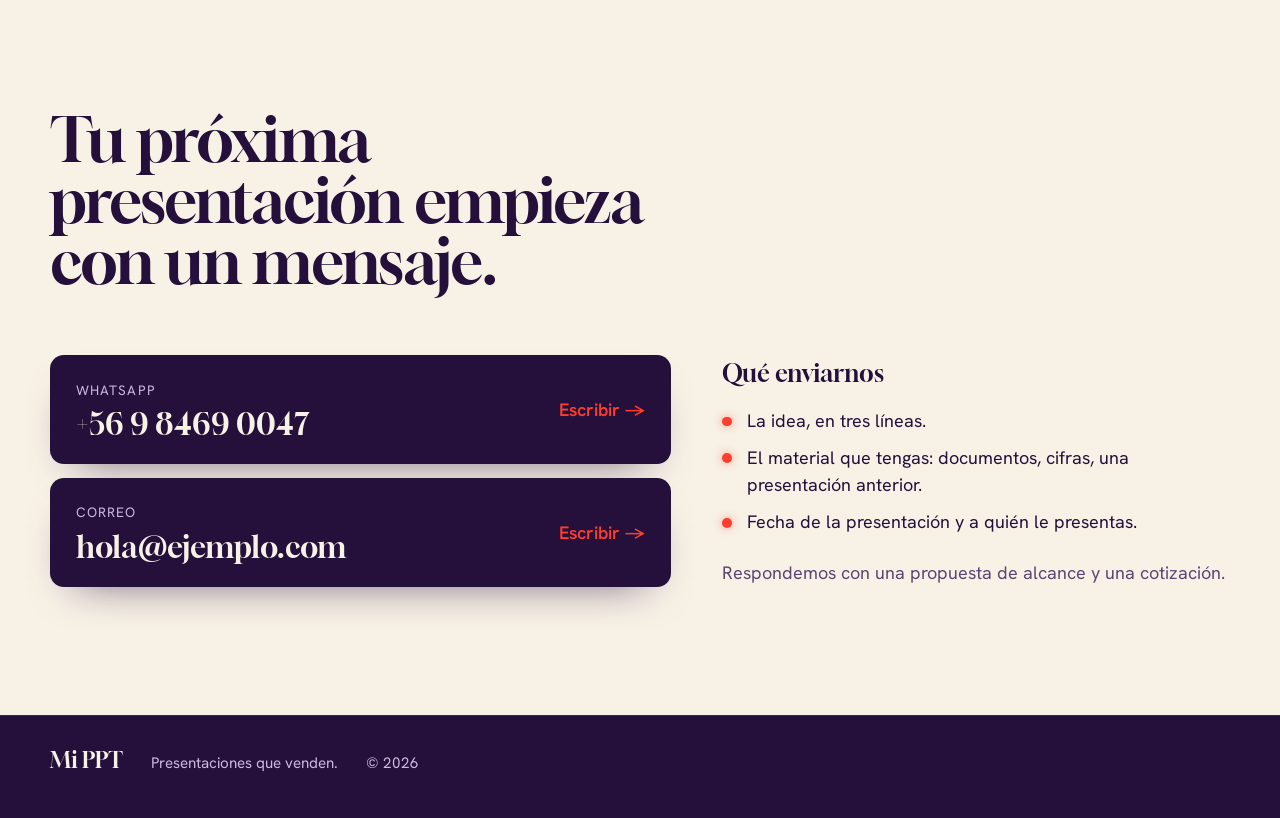
==== commit f2e1317d: "Número de WhatsApp real en los datos de contacto Co-Authored-By: Claude Fable 5.1 <noreply@anthropic" ====
--- a/index.html
+++ b/index.html
@@ -199,7 +199,7 @@
         <div class="canales">
           <a class="canal" data-wa href="#contacto">
             <span class="canal-k">WhatsApp</span>
-            <span class="canal-v" data-wa-label>+56 9 0000 0000</span>
+            <span class="canal-v" data-wa-label>+56 9 8469 0047</span>
             <span class="canal-go" aria-hidden="true">Escribir →</span>
           </a>
           <a class="canal" data-mail href="#contacto">
